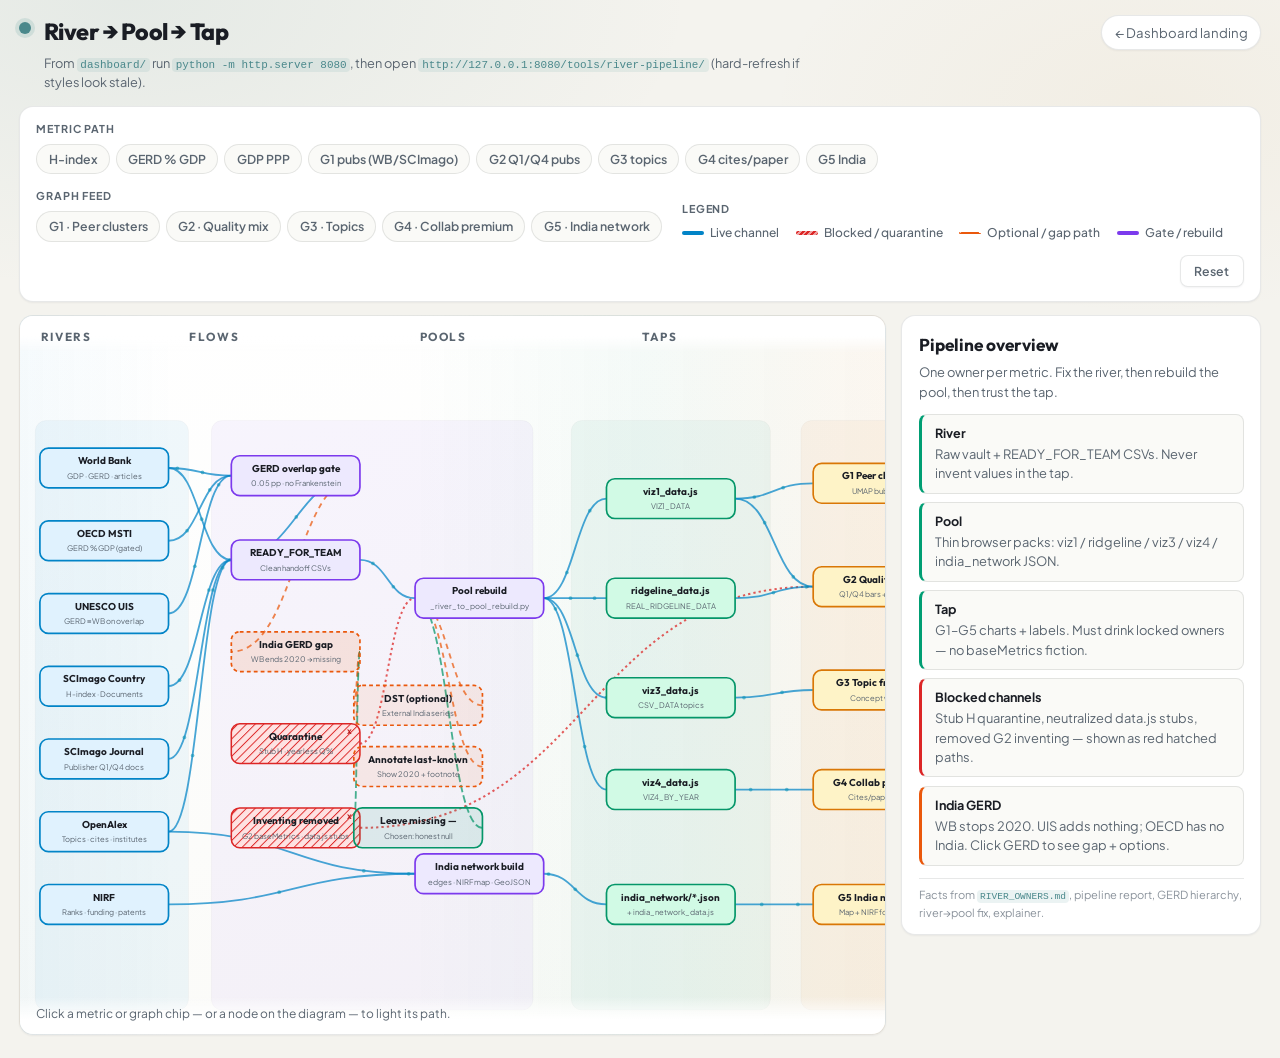
==== tools/river-pipeline/index.html @ 90f93c14 "Ship light (cream/fig1) final as Pages root — no dark mode. Replace dark chrome with laptop light UI" ====
<!DOCTYPE html>
<html lang="en">
<head>
  <meta charset="UTF-8">
  <meta name="viewport" content="width=device-width, initial-scale=1.0">
  <title>River → Pool → Tap · Pipeline Map (team)</title>
  <link rel="preconnect" href="https://fonts.googleapis.com">
  <link rel="preconnect" href="https://fonts.gstatic.com" crossorigin>
  <link href="https://fonts.googleapis.com/css2?family=Outfit:wght@400;600;700;800&family=Plus+Jakarta+Sans:wght@400;500;600&display=swap" rel="stylesheet">
  <link rel="stylesheet" href="style.css?v=20260713-fig1-cream">
</head>
<body>
  <div class="page">
    <header class="topbar">
      <div class="brand">
        <span class="brand-mark"></span>
        <div>
          <h1>River → Pool → Tap</h1>
          <p class="howto">From <code>dashboard/</code> run <code>python -m http.server 8080</code>, then open <code>http://127.0.0.1:8080/tools/river-pipeline/</code> (hard-refresh if styles look stale).</p>
        </div>
      </div>
      <a class="back-link" href="../../index.html">← Dashboard landing</a>
    </header>

    <section class="controls" aria-label="Metric and graph selectors">
      <div class="control-block">
        <span class="control-label">Metric path</span>
        <div class="chip-row" id="metric-chips"></div>
      </div>
      <div class="control-block">
        <span class="control-label">Graph feed</span>
        <div class="chip-row" id="graph-chips"></div>
      </div>
      <div class="control-block legend-block">
        <span class="control-label">Legend</span>
        <div class="legend-row">
          <span class="lg live"><i></i> Live channel</span>
          <span class="lg blocked"><i></i> Blocked / quarantine</span>
          <span class="lg dashed"><i></i> Optional / gap path</span>
          <span class="lg process"><i></i> Gate / rebuild</span>
        </div>
      </div>
      <button type="button" class="reset-btn" id="reset-btn" title="Clear highlight">Reset</button>
    </section>

    <div class="workspace">
      <main class="diagram-wrap">
        <div class="lane-labels" aria-hidden="true">
          <span>Rivers</span>
          <span>Flows</span>
          <span>Pools</span>
          <span>Taps</span>
        </div>
        <svg id="pipeline-svg" role="img" aria-label="Interactive river pool tap pipeline diagram"></svg>
        <div class="flow-hint" id="flow-hint">Click a metric or graph chip — or a node on the diagram — to light its path.</div>
      </main>

      <aside class="notes-panel" id="notes-panel">
        <div class="notes-head">
          <h2 id="notes-title">Pipeline overview</h2>
          <p class="notes-sub" id="notes-sub">One owner per metric. Fix the river, then rebuild the pool, then trust the tap.</p>
        </div>
        <ul class="notes-list" id="notes-list"></ul>
        <div class="india-callout" id="india-callout" hidden>
          <h3>India GERD after 2020</h3>
          <p id="india-callout-body"></p>
          <ul id="india-options"></ul>
        </div>
        <footer class="notes-foot">
          Facts from <code>RIVER_OWNERS.md</code>, pipeline report, GERD hierarchy, river→pool fix, explainer.
        </footer>
      </aside>
    </div>
  </div>

  <script src="../../d3.v7.min.js"></script>
  <script src="app.js?v=20260713-fig1-cream"></script>
</body>
</html>
---- tools/river-pipeline/style.css ----
/* River → Pool → Tap — fig1 cream paper chrome (dashboard-light) */

:root {
  /* Match dashboard-light/style.css fig1 cream paper */
  --bg: #f4f3ee;
  --bg2: #efeee9;
  --bg-elev: #ffffff;
  --surface: #ffffff;
  --surface-hover: #fafaf7;
  --border: rgba(26, 29, 36, 0.10);
  --accent: #5f999b;
  --accent-bright: #4a888b;
  --accent-dim: rgba(95, 153, 155, 0.18);
  --pair-a: #0072b2;
  --pair-b: #e69f00;
  --success: #009e73;
  --danger: #d55e00;
  --purple: #cc79a7;
  --text: #1a1d24;
  --text-muted: #5a6570;
  --text-dim: #8b939c;
  --font-h: "Outfit", sans-serif;
  --font-b: "Plus Jakarta Sans", sans-serif;
  --radius: 14px;
  --ease: cubic-bezier(0.4, 0, 0.2, 1);
  --shadow-sm: 0 1px 2px rgba(26, 29, 36, 0.05);
  --shadow-md: 0 8px 24px rgba(26, 29, 36, 0.08);
  /* Diagram semantics (kept distinct — not chrome accents) */
  --river: #0284c7;
  --process: #7c3aed;
  --pool: #059669;
  --tap: #d97706;
  --blocked: #dc2626;
  --gap: #ea580c;
}

*,
*::before,
*::after {
  box-sizing: border-box;
}

html,
body {
  margin: 0;
  min-height: 100%;
  background:
    radial-gradient(ellipse 80% 50% at 10% 0%, rgba(95, 153, 155, 0.10), transparent 55%),
    radial-gradient(ellipse 60% 40% at 90% 10%, rgba(207, 151, 64, 0.06), transparent 50%),
    var(--bg);
  color: var(--text);
  font-family: var(--font-b);
  font-size: 15px;
  line-height: 1.5;
}

code {
  font-family: ui-monospace, "Cascadia Code", Consolas, monospace;
  font-size: 0.86em;
  color: var(--accent-bright);
  background: rgba(95, 153, 155, 0.12);
  padding: 0.1em 0.35em;
  border-radius: 4px;
}

.page {
  max-width: 1600px;
  margin: 0 auto;
  padding: 1rem 1.25rem 1.5rem;
  display: flex;
  flex-direction: column;
  gap: 0.9rem;
  min-height: 100vh;
}

.topbar {
  display: flex;
  align-items: flex-start;
  justify-content: space-between;
  gap: 1rem;
  flex-wrap: wrap;
  flex-shrink: 0;
}

.brand {
  display: flex;
  gap: 0.85rem;
  align-items: flex-start;
}

.brand-mark {
  width: 12px;
  height: 12px;
  margin-top: 0.45rem;
  border-radius: 50%;
  background: var(--accent-bright);
  box-shadow: 0 0 0 4px var(--accent-dim);
  flex-shrink: 0;
}

.brand h1 {
  margin: 0;
  font-family: var(--font-h);
  font-size: 1.55rem;
  font-weight: 800;
  letter-spacing: -0.02em;
  color: var(--text);
}

.howto {
  margin: 0.25rem 0 0;
  color: var(--text-muted);
  font-size: 0.85rem;
  max-width: 52rem;
}

.back-link {
  color: var(--text-muted);
  text-decoration: none;
  font-size: 0.88rem;
  border: 1px solid var(--border);
  padding: 0.45rem 0.85rem;
  border-radius: 999px;
  transition: color 0.15s var(--ease), border-color 0.15s var(--ease), background 0.15s var(--ease);
  background: var(--bg-elev);
  box-shadow: var(--shadow-sm);
}

.back-link:hover {
  color: var(--accent);
  border-color: var(--accent-dim);
  background: var(--surface-hover);
}

.controls {
  display: flex;
  flex-wrap: wrap;
  align-items: flex-end;
  gap: 0.9rem 1.35rem;
  padding: 0.95rem 1.1rem;
  background: var(--surface);
  border: 1px solid var(--border);
  border-radius: var(--radius);
  box-shadow: var(--shadow-sm);
  flex-shrink: 0;
}

.control-block {
  display: flex;
  flex-direction: column;
  gap: 0.45rem;
  min-width: 0;
}

.control-label {
  font-size: 0.72rem;
  text-transform: uppercase;
  letter-spacing: 0.08em;
  color: var(--text-muted);
  font-weight: 700;
}

.chip-row {
  display: flex;
  flex-wrap: wrap;
  gap: 0.4rem;
}

.chip {
  appearance: none;
  border: 1px solid var(--border);
  background: var(--surface-hover);
  color: var(--text-muted);
  font-family: inherit;
  font-size: 0.82rem;
  font-weight: 600;
  padding: 0.42rem 0.75rem;
  border-radius: 999px;
  cursor: pointer;
  transition: background 0.15s var(--ease), color 0.15s var(--ease), border-color 0.15s var(--ease), box-shadow 0.15s var(--ease);
}

.chip:hover {
  color: var(--text);
  border-color: rgba(26, 29, 36, 0.18);
  background: #efeee9;
}

.chip.active {
  color: #ffffff;
  background: var(--accent);
  border-color: var(--accent);
  box-shadow: 0 0 0 3px var(--accent-dim);
}

.chip.graph.active {
  background: var(--tap);
  border-color: var(--tap);
  color: #ffffff;
  box-shadow: 0 0 0 3px rgba(217, 119, 6, 0.22);
}

.legend-row {
  display: flex;
  flex-wrap: wrap;
  gap: 0.7rem 1.1rem;
  font-size: 0.8rem;
  color: var(--text-muted);
  font-weight: 500;
}

.lg {
  display: inline-flex;
  align-items: center;
  gap: 0.4rem;
}

.lg i {
  display: inline-block;
  width: 22px;
  height: 4px;
  border-radius: 2px;
  flex-shrink: 0;
}

.lg.live i {
  background: var(--river);
}
.lg.blocked i {
  background: var(--blocked);
  background-image: repeating-linear-gradient(
    -45deg,
    transparent,
    transparent 2px,
    rgba(255, 255, 255, 0.55) 2px,
    rgba(255, 255, 255, 0.55) 4px
  );
}
.lg.dashed i {
  background: transparent;
  border-top: 2px dashed var(--gap);
  height: 0;
}
.lg.process i {
  background: var(--process);
}

.reset-btn {
  margin-left: auto;
  appearance: none;
  border: 1px solid var(--border);
  background: var(--bg-elev);
  color: var(--text-muted);
  font-family: inherit;
  font-size: 0.82rem;
  font-weight: 600;
  padding: 0.45rem 0.9rem;
  border-radius: 8px;
  cursor: pointer;
  box-shadow: var(--shadow-sm);
}

.reset-btn:hover {
  color: var(--text);
  border-color: rgba(26, 29, 36, 0.18);
  background: var(--surface-hover);
}

.workspace {
  display: grid;
  grid-template-columns: minmax(0, 1fr) minmax(300px, 360px);
  gap: 1rem;
  flex: 1;
  min-height: 0;
  align-items: stretch;
}

@media (max-width: 1100px) {
  .workspace {
    grid-template-columns: 1fr;
  }

  .notes-panel {
    max-height: none;
    position: static;
  }

  .diagram-wrap {
    min-height: 560px;
    height: auto;
  }
}

.diagram-wrap {
  position: relative;
  background:
    linear-gradient(90deg, rgba(2, 132, 199, 0.04) 0%, transparent 18%),
    linear-gradient(90deg, transparent 45%, rgba(5, 150, 105, 0.04) 72%, rgba(217, 119, 6, 0.05) 100%),
    linear-gradient(165deg, #ffffff, #fafaf7);
  border: 1px solid var(--border);
  border-radius: var(--radius);
  box-shadow: var(--shadow-sm);
  overflow: auto;
  min-height: min(74vh, 820px);
  height: calc(100vh - 12rem);
  max-height: none;
  -webkit-overflow-scrolling: touch;
}

.lane-labels {
  position: sticky;
  top: 0;
  left: 0;
  right: 0;
  display: grid;
  grid-template-columns: 18% 28% 27% 27%;
  padding: 0.75rem 1.4rem 0.5rem;
  pointer-events: none;
  z-index: 3;
  background: linear-gradient(180deg, rgba(255, 255, 255, 0.96) 55%, transparent);
}

.lane-labels span {
  font-family: var(--font-h);
  font-size: 0.78rem;
  font-weight: 700;
  letter-spacing: 0.14em;
  text-transform: uppercase;
  color: var(--text-muted);
}

#pipeline-svg {
  width: 100%;
  min-width: 980px;
  height: auto;
  min-height: 720px;
  display: block;
}

.flow-hint {
  position: sticky;
  bottom: 0;
  left: 0;
  right: 0;
  margin-top: -2.2rem;
  padding: 0.65rem 1.1rem 0.75rem;
  font-size: 0.8rem;
  color: var(--text-muted);
  pointer-events: none;
  z-index: 3;
  background: linear-gradient(0deg, rgba(255, 255, 255, 0.97) 40%, transparent);
}

.notes-panel {
  background: var(--surface);
  border: 1px solid var(--border);
  border-radius: var(--radius);
  box-shadow: var(--shadow-sm);
  padding: 1.05rem 1.1rem 0.9rem;
  display: flex;
  flex-direction: column;
  gap: 0.8rem;
  max-height: calc(100vh - 12rem);
  overflow: auto;
  position: sticky;
  top: 1rem;
  align-self: start;
}

.notes-head h2 {
  margin: 0;
  font-family: var(--font-h);
  font-size: 1.15rem;
  font-weight: 700;
  color: var(--text);
}

.notes-sub {
  margin: 0.35rem 0 0;
  color: var(--text-muted);
  font-size: 0.86rem;
}

.notes-list {
  margin: 0;
  padding: 0;
  list-style: none;
  display: flex;
  flex-direction: column;
  gap: 0.55rem;
}

.notes-list li {
  position: relative;
  padding: 0.6rem 0.7rem 0.6rem 0.9rem;
  background: #fafaf7;
  border-radius: 8px;
  border: 1px solid var(--border);
  border-left: 3px solid var(--accent);
  font-size: 0.86rem;
  color: var(--text-muted);
}

.notes-list li strong {
  display: block;
  color: var(--text);
  font-size: 0.84rem;
  margin-bottom: 0.15rem;
}

.notes-list li.warn {
  border-left-color: var(--blocked);
}

.notes-list li.ok {
  border-left-color: var(--success);
}

.notes-list li.gap {
  border-left-color: var(--gap);
}

.india-callout {
  padding: 0.8rem;
  border-radius: 8px;
  border: 1px dashed rgba(234, 88, 12, 0.55);
  background: rgba(234, 88, 12, 0.06);
}

.india-callout h3 {
  margin: 0 0 0.35rem;
  font-family: var(--font-h);
  font-size: 0.95rem;
  color: #c2410c;
}

.india-callout p {
  margin: 0 0 0.5rem;
  font-size: 0.84rem;
  color: var(--text-muted);
}

.india-callout ul {
  margin: 0;
  padding-left: 1.1rem;
  font-size: 0.82rem;
  color: var(--text-muted);
}

.india-callout li.chosen {
  color: #047857;
  font-weight: 600;
}

.india-callout li.optional {
  color: #c2410c;
}

.notes-foot {
  margin-top: auto;
  padding-top: 0.5rem;
  border-top: 1px solid var(--border);
  font-size: 0.74rem;
  color: var(--text-dim);
}

/* SVG node states */
.node-hit {
  cursor: pointer;
}

.node-body {
  transition: opacity 0.25s var(--ease), filter 0.25s var(--ease);
}

.link-path {
  fill: none;
  transition: stroke-opacity 0.25s var(--ease), stroke-width 0.25s var(--ease);
}

.dimmed .node-body,
.dimmed .link-path {
  opacity: 0.18;
}

.highlight .node-body {
  filter: drop-shadow(0 2px 8px rgba(95, 153, 155, 0.28));
}

.particles circle {
  pointer-events: none;
}
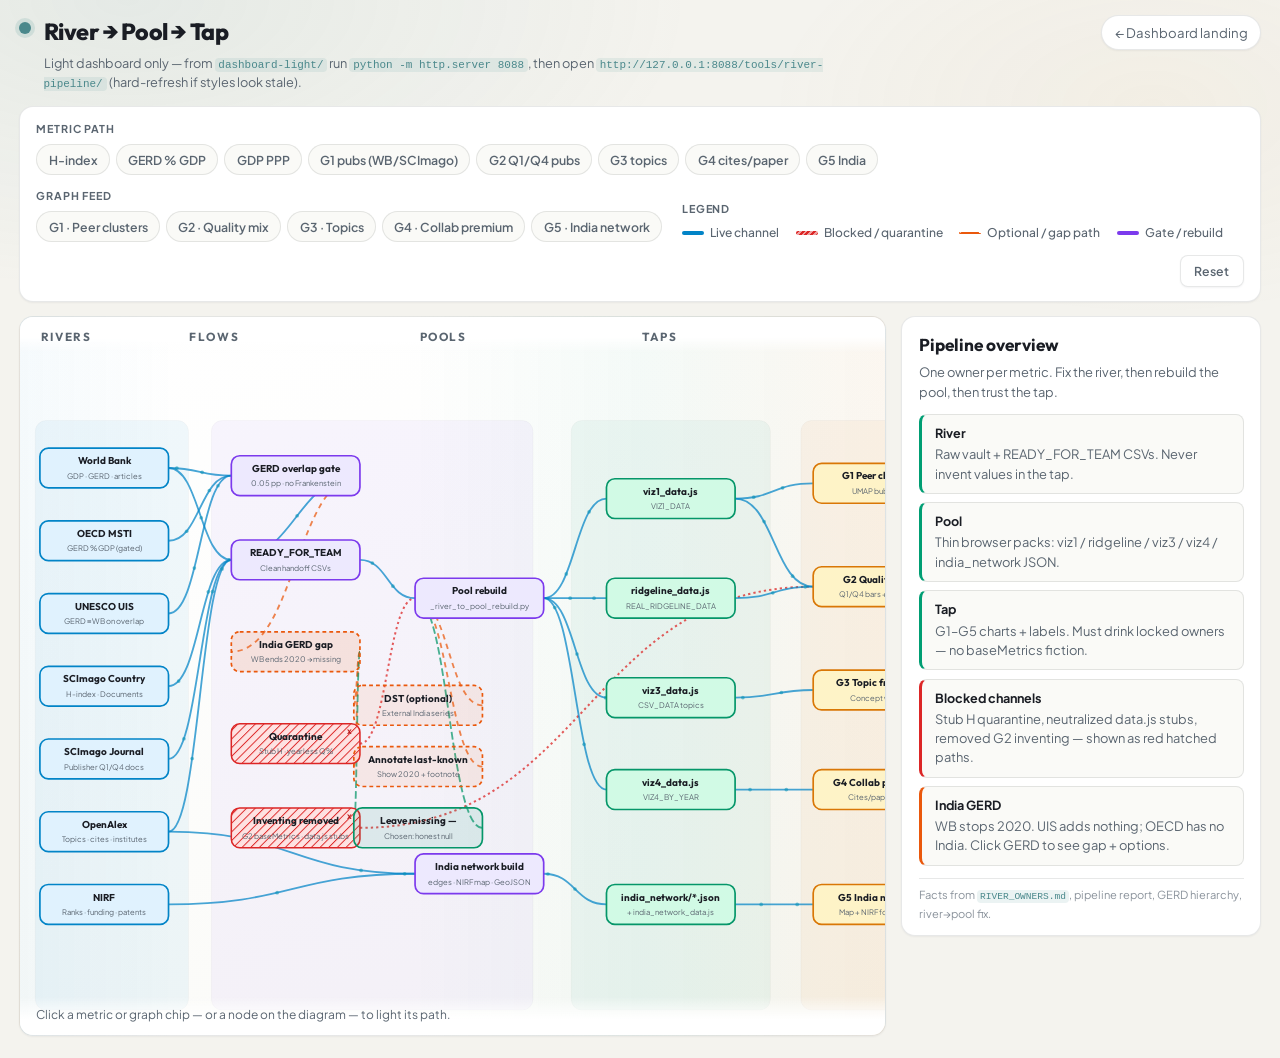
==== commit 14105e93: "Update light dashboard: modular G1-G5, cream theme, river-pipeline diagram. Friend landing, speed co" ====
--- a/tools/river-pipeline/index.html
+++ b/tools/river-pipeline/index.html
@@ -7,7 +7,7 @@
   <link rel="preconnect" href="https://fonts.googleapis.com">
   <link rel="preconnect" href="https://fonts.gstatic.com" crossorigin>
   <link href="https://fonts.googleapis.com/css2?family=Outfit:wght@400;600;700;800&family=Plus+Jakarta+Sans:wght@400;500;600&display=swap" rel="stylesheet">
-  <link rel="stylesheet" href="style.css?v=20260713-fig1-cream">
+  <link rel="stylesheet" href="style.css?v=20260710">
 </head>
 <body>
   <div class="page">
@@ -16,7 +16,7 @@
         <span class="brand-mark"></span>
         <div>
           <h1>River → Pool → Tap</h1>
-          <p class="howto">From <code>dashboard/</code> run <code>python -m http.server 8080</code>, then open <code>http://127.0.0.1:8080/tools/river-pipeline/</code> (hard-refresh if styles look stale).</p>
+          <p class="howto">Light dashboard only — from <code>dashboard-light/</code> run <code>python -m http.server 8088</code>, then open <code>http://127.0.0.1:8088/tools/river-pipeline/</code> (hard-refresh if styles look stale).</p>
         </div>
       </div>
       <a class="back-link" href="../../index.html">← Dashboard landing</a>
@@ -67,13 +67,13 @@
           <ul id="india-options"></ul>
         </div>
         <footer class="notes-foot">
-          Facts from <code>RIVER_OWNERS.md</code>, pipeline report, GERD hierarchy, river→pool fix, explainer.
+          Facts from <code>RIVER_OWNERS.md</code>, pipeline report, GERD hierarchy, river→pool fix.
         </footer>
       </aside>
     </div>
   </div>
 
   <script src="../../d3.v7.min.js"></script>
-  <script src="app.js?v=20260713-fig1-cream"></script>
+  <script src="app.js?v=20260710"></script>
 </body>
 </html>
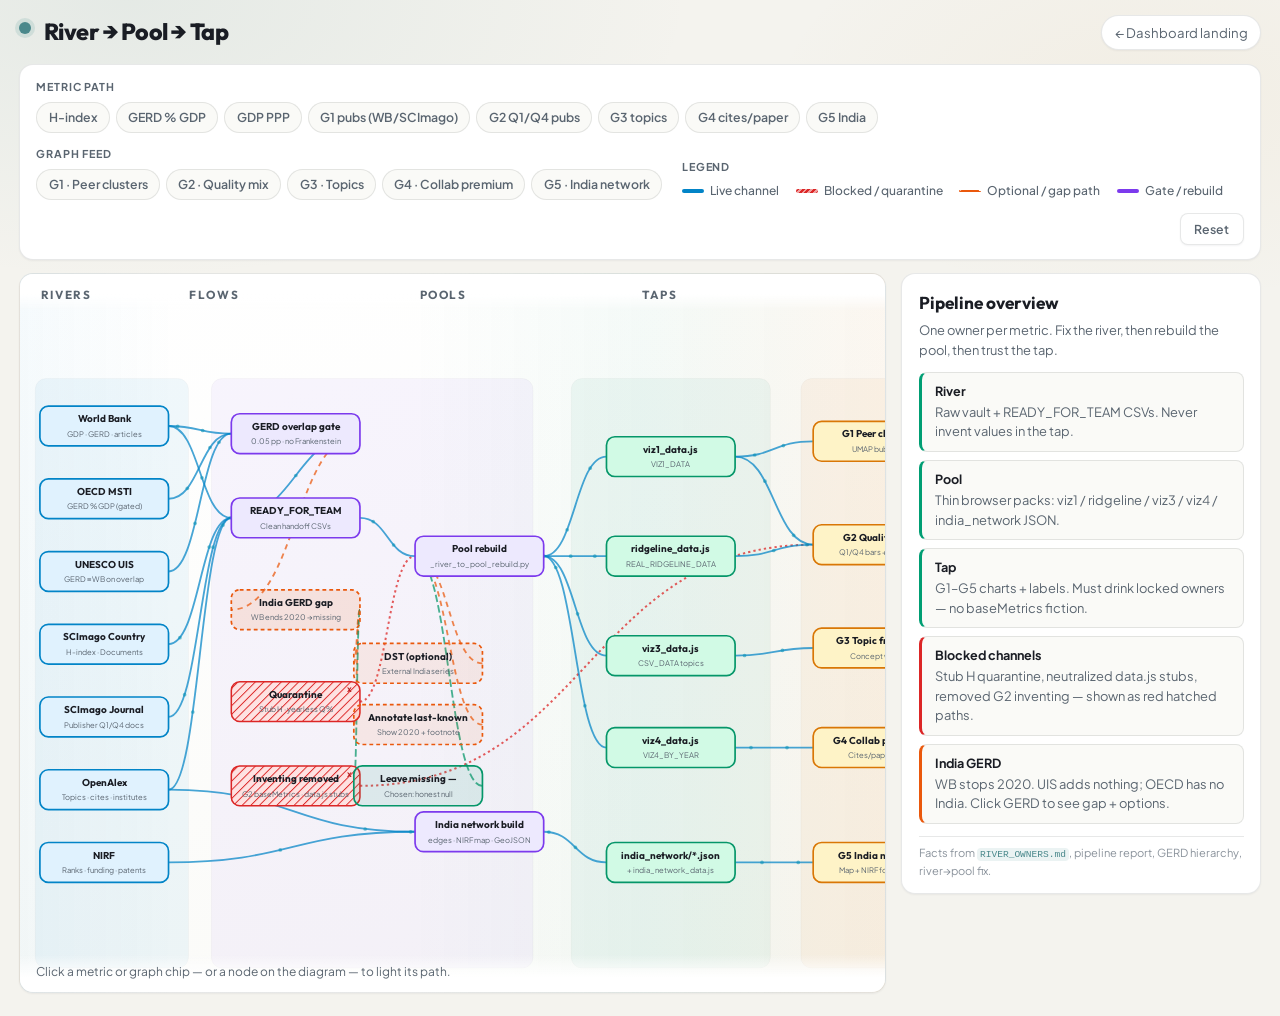
==== commit c1d596c7: "Remove how-to instructions from index.html Removed instructions for running the light dashboard." ====
--- a/tools/river-pipeline/index.html
+++ b/tools/river-pipeline/index.html
@@ -16,7 +16,7 @@
         <span class="brand-mark"></span>
         <div>
           <h1>River → Pool → Tap</h1>
-          <p class="howto">Light dashboard only — from <code>dashboard-light/</code> run <code>python -m http.server 8088</code>, then open <code>http://127.0.0.1:8088/tools/river-pipeline/</code> (hard-refresh if styles look stale).</p>
+          
         </div>
       </div>
       <a class="back-link" href="../../index.html">← Dashboard landing</a>
